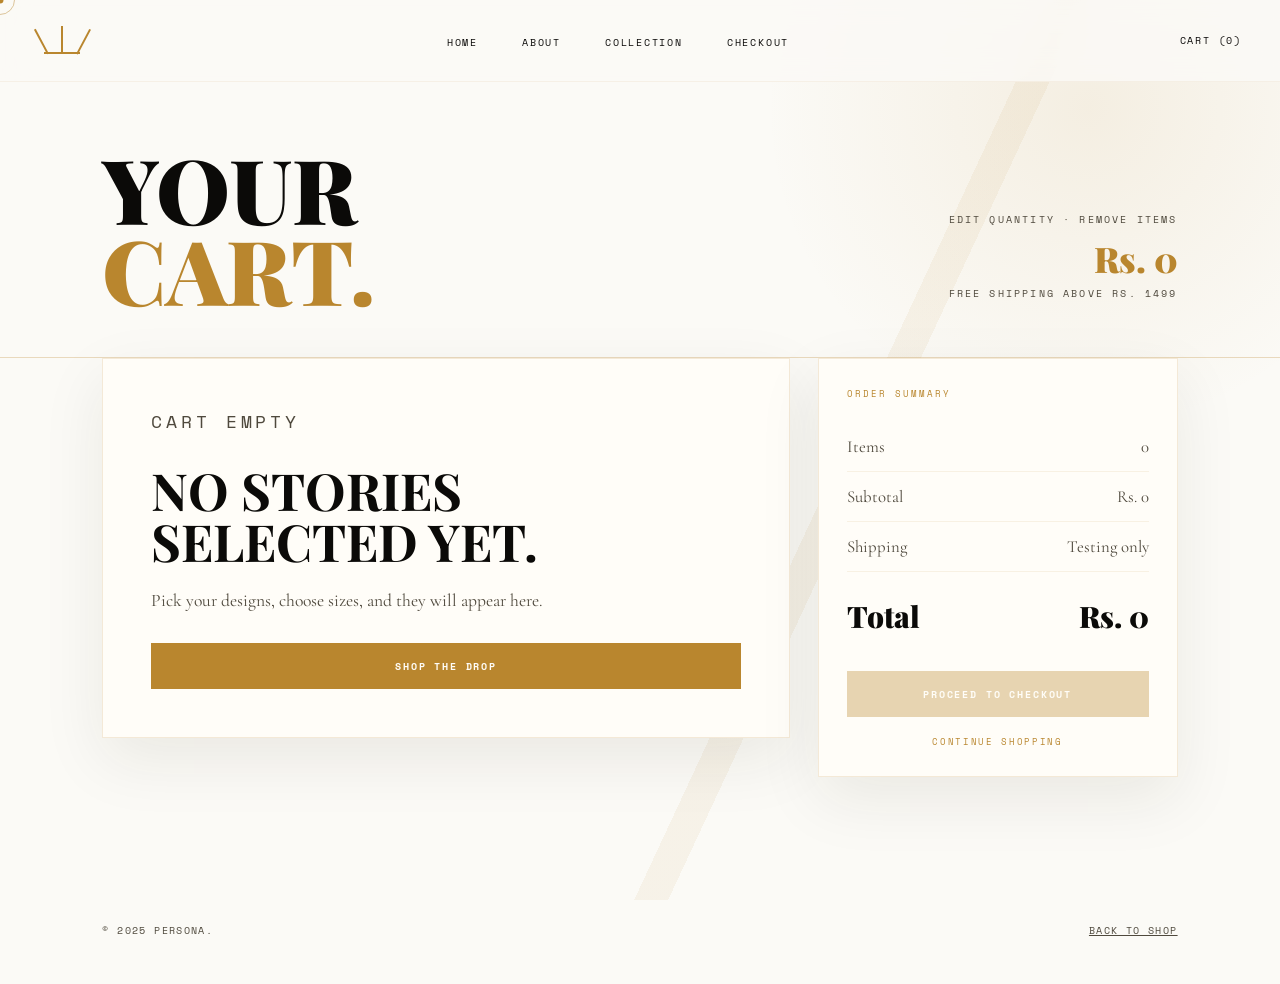
==== cart.html @ 4e4ee21f "Add files via upload" ====
<!DOCTYPE html>
<html lang="en">
<head>
  <meta charset="UTF-8" />
  <meta name="viewport" content="width=device-width, initial-scale=1.0" />
  <title>PERSONA - Cart</title>
  <link href="https://fonts.googleapis.com/css2?family=Playfair+Display:ital,wght@0,400;0,700;0,900;1,400&family=Cormorant+Garamond:wght@300;400;600&family=Space+Mono:wght@400;700&display=swap" rel="stylesheet" />
  <link rel="stylesheet" href="shop.css" />
</head>
<body>
  <div id="cursor-dot"></div>
  <div id="cursor-ring"></div>

  <nav class="lux-nav">
    <a class="crown-logo" href="index.html" aria-label="Persona home"><span></span><span></span><span></span></a>
    <ul class="nav-links">
      <li><a href="index.html">Home</a></li>
      <li><a href="index.html#about">About</a></li>
      <li><a href="shop.html">Collection</a></li>
      <li><a href="checkout.html">Checkout</a></li>
    </ul>
    <a class="cart-nav" href="cart.html">Cart (<span id="cartCount">0</span>)</a>
  </nav>

  <header class="page-header compact-header">
    <h1>Your <em>Cart.</em></h1>
    <div class="page-header-meta">
      <p>Edit quantity · Remove items</p>
      <span id="cartHeaderTotal">Rs. 0</span>
      <p style="margin-top:4px">Free shipping above Rs. 1499</p>
    </div>
  </header>

  <main class="cart-shell">
    <section class="cart-list" id="cartItems"></section>

    <aside class="cart-summary">
      <p class="summary-label">Order Summary</p>
      <div class="summary-row"><span>Items</span><span id="summaryItems">0</span></div>
      <div class="summary-row"><span>Subtotal</span><span id="summarySubtotal">₹0</span></div>
      <div class="summary-row"><span>Shipping</span><span id="summaryShipping">Testing only</span></div>
      <div class="summary-total"><span>Total</span><span id="summaryTotal">₹0</span></div>
      <a class="summary-btn" id="checkoutLink" href="checkout.html">Proceed to Checkout</a>
      <a class="summary-link" href="shop.html">Continue Shopping</a>
    </aside>
  </main>

  <div class="cart-toast" id="cartToast">Cart updated ✦</div>

  <footer class="shop-footer">
    <p>© 2025 Persona.</p>
    <p><a href="shop.html">Back to Shop</a></p>
  </footer>

  <script src="cart.js"></script>
</body>
</html>
---- shop.css ----
*, *::before, *::after { margin: 0; padding: 0; box-sizing: border-box; }

:root {
  --paper: #fbfaf6;
  --paper-deep: #f2eee5;
  --ink: #0b0a08;
  --ink-soft: #4f493d;
  --gold: #b9862e;
  --gold-dark: #8d641f;
  --gold-faint: rgba(185,134,46,.12);
  --gold-line: rgba(185,134,46,.28);
  --white: #fffdf8;
}

html { scroll-behavior: smooth; }

body {
  background: var(--paper);
  color: var(--ink);
  font-family: 'Cormorant Garamond', serif;
  overflow-x: hidden;
  cursor: none;
}

body::before {
  content: '';
  position: fixed;
  inset: 0;
  pointer-events: none;
  z-index: -1;
  background:
    radial-gradient(circle at 85% 12%, rgba(185,134,46,.1), transparent 24%),
    linear-gradient(115deg, transparent 0 62%, rgba(185,134,46,.07) 62% 64%, transparent 64%),
    var(--paper);
}

a { color: inherit; }

img { display: block; }

#cursor-dot, #cursor-ring {
  position: fixed;
  pointer-events: none;
  transform: translate(-50%, -50%);
}

#cursor-dot {
  width: 7px;
  height: 7px;
  background: var(--gold);
  border-radius: 50%;
  z-index: 9999;
  transition: width .2s, height .2s;
}

#cursor-ring {
  width: 30px;
  height: 30px;
  border: 1px solid var(--gold);
  border-radius: 50%;
  opacity: .45;
  z-index: 9998;
  transition: width .3s, height .3s, opacity .3s;
}

body.hovering #cursor-dot { width: 12px; height: 12px; }
body.hovering #cursor-ring { width: 48px; height: 48px; opacity: .2; }

.lux-nav, nav {
  position: fixed;
  top: 0;
  left: 0;
  right: 0;
  z-index: 500;
  min-height: 82px;
  padding: 22px 38px;
  display: flex;
  justify-content: space-between;
  align-items: center;
  background: rgba(251,250,246,.86);
  backdrop-filter: blur(14px);
  border-bottom: 1px solid rgba(185,134,46,.08);
}

.crown-logo {
  width: 48px;
  height: 34px;
  position: relative;
  display: inline-block;
}

.crown-logo::before {
  content: '';
  position: absolute;
  left: 6px;
  right: 6px;
  bottom: 4px;
  height: 1.5px;
  background: var(--gold);
}

.crown-logo span {
  position: absolute;
  bottom: 4px;
  width: 1.5px;
  height: 28px;
  background: var(--gold);
  transform-origin: bottom;
}

.crown-logo span:nth-child(1) { left: 9px; transform: rotate(-28deg); }
.crown-logo span:nth-child(2) { left: 23px; transform: rotate(0); }
.crown-logo span:nth-child(3) { right: 9px; transform: rotate(28deg); }

.nav-logo {
  font-family: 'Playfair Display', serif;
  font-size: 1.1rem;
  font-weight: 900;
  letter-spacing: .35em;
  text-transform: uppercase;
  color: var(--gold);
  text-decoration: none;
}

.nav-links {
  display: flex;
  gap: 44px;
  list-style: none;
  align-items: center;
}

.nav-links a, .cart-nav, .footer-nav a {
  font-family: 'Space Mono', monospace;
  font-size: .62rem;
  letter-spacing: .18em;
  text-transform: uppercase;
  color: var(--ink);
  text-decoration: none;
  transition: color .2s;
}

.nav-links a:hover, .cart-nav:hover, .footer-nav a:hover { color: var(--gold); }

.cart-nav {
  min-width: 92px;
  text-align: right;
}

.home-hero {
  min-height: 690px;
  display: grid;
  grid-template-columns: minmax(0, .92fr) minmax(420px, 1.08fr);
  align-items: center;
  padding: 118px 8vw 62px;
  position: relative;
  overflow: hidden;
  border-bottom: 1px solid rgba(185,134,46,.08);
}

.hero-copy {
  position: relative;
  z-index: 2;
}

.eyebrow {
  font-family: 'Space Mono', monospace;
  font-size: .72rem;
  letter-spacing: .22em;
  text-transform: uppercase;
  color: var(--gold);
  margin-bottom: 22px;
  display: flex;
  align-items: center;
  gap: 18px;
}

.eyebrow::after {
  content: '';
  width: 48px;
  height: 1px;
  background: var(--gold);
}

.home-hero h1 {
  font-family: 'Playfair Display', serif;
  text-transform: uppercase;
  font-size: clamp(4rem, 9vw, 8.8rem);
  line-height: .88;
  letter-spacing: -.035em;
  font-weight: 900;
}

.home-hero h1 em, .story-cta em, .page-header h1 em {
  color: var(--gold);
  font-style: normal;
  display: block;
}

.hero-subtitle {
  margin-top: 30px;
  font-family: 'Space Mono', monospace;
  text-transform: uppercase;
  letter-spacing: .24em;
  line-height: 1.9;
  max-width: 360px;
  font-size: .82rem;
}

.hero-actions {
  margin-top: 28px;
  display: flex;
  align-items: center;
  gap: 28px;
  flex-wrap: wrap;
}

.gold-btn, .summary-btn {
  display: inline-flex;
  justify-content: center;
  align-items: center;
  min-height: 46px;
  padding: 14px 34px;
  border: 1px solid var(--gold);
  background: var(--gold);
  color: var(--white);
  font-family: 'Space Mono', monospace;
  font-size: .64rem;
  letter-spacing: .18em;
  text-transform: uppercase;
  text-decoration: none;
  font-weight: 700;
  cursor: none;
  transition: background .22s, color .22s, transform .22s;
}

.gold-btn:hover, .summary-btn:hover {
  background: transparent;
  color: var(--gold);
  transform: translateY(-2px);
}

.arrow-link {
  font-family: 'Space Mono', monospace;
  font-size: .66rem;
  letter-spacing: .18em;
  text-transform: uppercase;
  color: var(--gold);
  text-decoration: none;
}

.arrow-link::after {
  content: ' ->';
}

.hero-art {
  min-height: 560px;
  position: relative;
}

.statue-face {
  position: absolute;
  right: -4vw;
  top: 34px;
  width: min(52vw, 620px);
  height: 520px;
  border-radius: 48% 52% 42% 58%;
  background:
    radial-gradient(circle at 54% 24%, rgba(0,0,0,.12) 0 1.5%, transparent 1.8%),
    radial-gradient(circle at 58% 55%, rgba(0,0,0,.08), transparent 16%),
    linear-gradient(115deg, #fffdf8 0%, #ece6d8 100%);
  box-shadow: inset 30px 20px 80px rgba(185,134,46,.1), -40px 20px 90px rgba(185,134,46,.08);
  opacity: .92;
}

.eye {
  position: absolute;
  right: 190px;
  top: 128px;
  width: 150px;
  height: 62px;
  border-top: 8px solid rgba(0,0,0,.12);
  border-radius: 80% 80% 0 0;
}

.eye::after {
  content: '';
  position: absolute;
  left: 48px;
  top: 18px;
  width: 42px;
  height: 20px;
  border: 5px solid rgba(0,0,0,.13);
  border-radius: 50%;
}

.nose {
  position: absolute;
  right: 116px;
  top: 164px;
  width: 118px;
  height: 170px;
  border-right: 8px solid rgba(0,0,0,.11);
  border-bottom: 7px solid rgba(0,0,0,.08);
  border-radius: 0 0 60% 30%;
  transform: rotate(-9deg);
}

.mouth {
  position: absolute;
  right: 150px;
  bottom: 132px;
  width: 150px;
  height: 38px;
  border-bottom: 7px solid rgba(0,0,0,.11);
  border-radius: 0 0 60% 60%;
}

.gold-splash, .paint-splash {
  position: absolute;
  width: 520px;
  height: 200px;
  background:
    radial-gradient(circle at 28% 48%, rgba(185,134,46,.75) 0 2px, transparent 3px),
    radial-gradient(circle at 40% 42%, rgba(185,134,46,.55) 0 4px, transparent 5px),
    radial-gradient(circle at 63% 55%, rgba(185,134,46,.65) 0 3px, transparent 5px),
    linear-gradient(110deg, transparent 0 8%, rgba(185,134,46,.78) 9%, rgba(185,134,46,.12) 52%, transparent 76%);
  filter: blur(.2px);
  transform: rotate(-18deg);
  opacity: .85;
}

.gold-splash {
  right: -110px;
  bottom: 38px;
}

.paint-splash {
  left: -190px;
  top: -16px;
}

.home-section {
  max-width: 1440px;
  margin: 0 auto;
  padding: 76px 8vw;
  display: grid;
  gap: 44px;
  border-bottom: 1px solid rgba(185,134,46,.08);
}

.collection-preview {
  grid-template-columns: 240px minmax(0, 1fr);
  align-items: start;
}

.section-number {
  font-family: 'Space Mono', monospace;
  font-size: .72rem;
  color: var(--gold);
  margin-bottom: 18px;
}

.section-intro h2 {
  font-family: 'Playfair Display', serif;
  text-transform: uppercase;
  font-size: clamp(1.8rem, 3vw, 3rem);
  line-height: 1.05;
  margin-bottom: 20px;
}

.section-intro h2::after {
  content: '';
  display: block;
  width: 48px;
  height: 1px;
  background: var(--gold);
  margin-top: 18px;
}

.section-intro p {
  color: var(--ink-soft);
  line-height: 1.7;
  font-size: 1.05rem;
  margin-bottom: 28px;
}

.preview-grid {
  display: grid;
  grid-template-columns: repeat(4, minmax(0, 1fr));
  gap: 18px;
}

.mini-product, .product-card {
  background: var(--white);
  border: 1px solid rgba(0,0,0,.04);
  box-shadow: 0 18px 50px rgba(43,34,18,.08);
  text-decoration: none;
}

.mini-product {
  padding: 16px;
}

.mini-product img {
  width: 100%;
  aspect-ratio: 1;
  object-fit: cover;
  background: var(--paper-deep);
  margin-bottom: 18px;
}

.mini-product h3, .product-name {
  font-family: 'Space Mono', monospace;
  text-transform: uppercase;
  letter-spacing: .08em;
  font-size: .72rem;
  color: var(--ink);
  margin-bottom: 8px;
}

.mini-product p, .product-price {
  font-family: 'Space Mono', monospace;
  color: var(--ink);
  font-size: .72rem;
}

.build-section {
  position: relative;
  grid-template-columns: 280px 1fr;
  overflow: hidden;
}

.feature-row {
  display: grid;
  grid-template-columns: repeat(4, 1fr);
  background: rgba(255,255,255,.58);
  border: 1px solid rgba(185,134,46,.12);
}

.feature {
  text-align: center;
  padding: 34px 24px;
  border-right: 1px solid rgba(185,134,46,.13);
}

.feature:last-child { border-right: 0; }

.feature span {
  font-family: 'Playfair Display', serif;
  font-size: 2.4rem;
  color: rgba(185,134,46,.34);
}

.feature h3 {
  margin: 14px 0 8px;
  font-family: 'Space Mono', monospace;
  font-size: .72rem;
  letter-spacing: .12em;
  text-transform: uppercase;
}

.feature p {
  color: var(--ink-soft);
  font-family: 'Space Mono', monospace;
  font-size: .62rem;
  letter-spacing: .1em;
  text-transform: uppercase;
}

.lookbook-section {
  grid-template-columns: 240px minmax(0, 1fr);
}

.lookbook-strip {
  display: grid;
  grid-template-columns: repeat(5, minmax(0, 1fr));
  gap: 6px;
}

.lookbook-strip img {
  width: 100%;
  aspect-ratio: 3 / 4;
  object-fit: cover;
  background: var(--paper-deep);
}

.story-section {
  grid-template-columns: 260px 1fr;
  align-items: center;
  min-height: 360px;
  position: relative;
  overflow: hidden;
}

.story-section::after {
  content: '';
  position: absolute;
  right: 4vw;
  top: 40%;
  width: 55vw;
  height: 140px;
  background: radial-gradient(ellipse, rgba(185,134,46,.16), transparent 68%);
  transform: rotate(-8deg);
}

.story-cta {
  position: relative;
  z-index: 2;
  text-align: center;
}

.story-cta h2 {
  font-family: 'Playfair Display', serif;
  text-transform: uppercase;
  font-size: clamp(2.4rem, 5vw, 4.8rem);
  line-height: .95;
  margin-bottom: 26px;
}

.lux-footer, .shop-footer {
  max-width: 1440px;
  margin: 0 auto;
  padding: 46px 8vw;
  display: flex;
  justify-content: space-between;
  gap: 28px;
  align-items: center;
}

.footer-nav {
  display: flex;
  gap: 34px;
  flex-wrap: wrap;
}

.lux-footer p, .shop-footer p {
  font-family: 'Space Mono', monospace;
  font-size: .62rem;
  letter-spacing: .14em;
  text-transform: uppercase;
  color: var(--ink-soft);
}

.page-header {
  padding: 148px 8vw 58px;
  display: flex;
  justify-content: space-between;
  align-items: flex-end;
  gap: 30px;
  max-width: 1440px;
  margin: 0 auto;
  border-bottom: 1px solid var(--gold-line);
}

.page-header h1 {
  font-family: 'Playfair Display', serif;
  text-transform: uppercase;
  font-size: clamp(3rem, 7vw, 6.8rem);
  font-weight: 900;
  line-height: .9;
}

.page-header-meta {
  text-align: right;
}

.page-header-meta p {
  font-family: 'Space Mono', monospace;
  font-size: .62rem;
  letter-spacing: .22em;
  text-transform: uppercase;
  color: var(--ink-soft);
  margin-bottom: 8px;
}

.page-header-meta span {
  font-family: 'Playfair Display', serif;
  font-size: 2.2rem;
  color: var(--gold);
  font-weight: 900;
}

.filter-bar {
  max-width: 1440px;
  margin: 0 auto;
  padding: 32px 8vw;
  display: flex;
  gap: 12px;
  flex-wrap: wrap;
  align-items: center;
}

.filter-label, .modal-label, .summary-label {
  font-family: 'Space Mono', monospace;
  font-size: .58rem;
  letter-spacing: .22em;
  text-transform: uppercase;
  color: var(--gold);
}

.filter-btn {
  font-family: 'Space Mono', monospace;
  font-size: .58rem;
  letter-spacing: .14em;
  text-transform: uppercase;
  padding: 8px 20px;
  border: 1px solid var(--gold-line);
  background: transparent;
  color: var(--ink-soft);
  cursor: none;
  transition: all .2s;
}

.filter-btn:hover, .filter-btn.active {
  background: var(--gold);
  color: var(--white);
}

.shop-grid {
  max-width: 1440px;
  margin: 0 auto;
  padding: 0 8vw 90px;
  display: grid;
  grid-template-columns: repeat(4, minmax(0, 1fr));
  gap: 18px;
}

.product-card {
  position: relative;
  overflow: hidden;
  transition: transform .25s, box-shadow .25s;
}

.product-card:hover {
  transform: translateY(-4px);
  box-shadow: 0 26px 60px rgba(43,34,18,.14);
}

.product-card-open {
  display: block;
  width: 100%;
  border: 0;
  padding: 0;
  background: transparent;
  color: inherit;
  cursor: none;
  text-align: inherit;
}

.product-card-img {
  position: relative;
  aspect-ratio: 1;
  overflow: hidden;
  background: var(--paper-deep);
}

.product-card-img img {
  width: 100%;
  height: 100%;
  object-fit: cover;
  transition: transform .45s ease;
}

.product-card:hover .product-card-img img { transform: scale(1.04); }

.product-open-hint {
  position: absolute;
  right: 14px;
  bottom: 14px;
  width: 36px;
  height: 36px;
  border-radius: 50%;
  display: grid;
  place-items: center;
  background: var(--white);
  color: var(--gold);
  font-size: 0;
  box-shadow: 0 8px 24px rgba(43,34,18,.12);
}

.product-open-hint::after {
  content: '->';
  font-family: 'Space Mono', monospace;
  font-size: .8rem;
}

.product-info {
  padding: 18px;
}

.product-universe {
  font-family: 'Space Mono', monospace;
  font-size: .52rem;
  letter-spacing: .18em;
  text-transform: uppercase;
  color: var(--gold);
  margin-bottom: 8px;
}

.size-row, .modal-sizes {
  display: flex;
  gap: 6px;
  flex-wrap: wrap;
}

.size-row { margin-top: 14px; }
.modal-sizes { gap: 8px; margin: 12px 0 20px; }

.size-btn, .modal-size-btn {
  font-family: 'Space Mono', monospace;
  font-size: .54rem;
  letter-spacing: .08em;
  min-width: 34px;
  padding: 7px 9px;
  border: 1px solid var(--gold-line);
  background: transparent;
  color: var(--ink-soft);
  cursor: none;
}

.size-btn:hover, .modal-size-btn:hover, .size-btn.selected, .modal-size-btn.selected {
  background: var(--gold);
  color: var(--white);
}

.add-btn, .modal-add-btn {
  margin-top: 14px;
  width: 100%;
  background: transparent;
  border: 1px solid var(--gold);
  color: var(--gold);
  font-family: 'Space Mono', monospace;
  font-size: .58rem;
  letter-spacing: .17em;
  text-transform: uppercase;
  padding: 12px;
  cursor: none;
}

.add-btn:hover, .modal-add-btn:hover {
  background: var(--gold);
  color: var(--white);
}

.modal-overlay {
  position: fixed;
  inset: 0;
  background: rgba(251,250,246,.78);
  z-index: 1000;
  display: flex;
  align-items: center;
  justify-content: center;
  opacity: 0;
  pointer-events: none;
  transition: opacity .3s;
  backdrop-filter: blur(10px);
}

.modal-overlay.open {
  opacity: 1;
  pointer-events: all;
}

.modal {
  background: var(--white);
  border: 1px solid var(--gold-line);
  width: 900px;
  max-width: 95vw;
  max-height: 90vh;
  display: grid;
  grid-template-columns: 1fr 1fr;
  overflow: hidden;
  box-shadow: 0 34px 90px rgba(43,34,18,.18);
}

.modal-visual {
  background: var(--paper-deep);
  position: relative;
  display: flex;
  align-items: center;
  justify-content: center;
  overflow: hidden;
  min-height: 500px;
  padding: 48px;
}

.modal-visual-bg {
  position: absolute;
  inset: 0;
  background: radial-gradient(ellipse at 50% 40%, rgba(185,134,46,.12), transparent 70%);
}

.modal-design-image {
  position: relative;
  z-index: 2;
  width: min(84%, 360px);
  max-height: 420px;
  object-fit: contain;
}

.modal-info {
  padding: 48px 40px;
  overflow-y: auto;
}

.modal-close {
  position: fixed;
  top: 24px;
  right: 28px;
  background: var(--white);
  border: 1px solid var(--gold-line);
  color: var(--gold);
  width: 38px;
  height: 38px;
  cursor: none;
  z-index: 1100;
  font-family: 'Space Mono', monospace;
}

.modal-universe {
  font-family: 'Space Mono', monospace;
  font-size: .58rem;
  letter-spacing: .2em;
  text-transform: uppercase;
  color: var(--gold);
  margin-bottom: 12px;
}

.modal-title {
  font-family: 'Playfair Display', serif;
  text-transform: uppercase;
  font-size: 2.35rem;
  line-height: 1;
  margin-bottom: 10px;
}

.modal-price {
  font-family: 'Playfair Display', serif;
  font-size: 2rem;
  color: var(--gold);
  margin-bottom: 24px;
}

.modal-desc {
  color: var(--ink-soft);
  line-height: 1.8;
  font-size: 1.05rem;
  margin-bottom: 24px;
}

.modal-tags {
  display: flex;
  gap: 8px;
  flex-wrap: wrap;
  margin-top: 20px;
}

.modal-tag {
  font-family: 'Space Mono', monospace;
  font-size: .48rem;
  letter-spacing: .12em;
  text-transform: uppercase;
  padding: 5px 10px;
  border: 1px solid var(--gold-line);
  color: var(--gold);
}

.cart-toast {
  position: fixed;
  bottom: 36px;
  right: 36px;
  background: var(--gold);
  color: var(--white);
  font-family: 'Space Mono', monospace;
  font-size: .65rem;
  letter-spacing: .16em;
  text-transform: uppercase;
  font-weight: 700;
  padding: 16px 26px;
  z-index: 2000;
  transform: translateY(80px);
  opacity: 0;
  transition: transform .35s, opacity .35s;
}

.cart-toast.show {
  transform: translateY(0);
  opacity: 1;
}

.compact-header { padding-bottom: 48px; }

.cart-shell, .checkout-shell {
  max-width: 1440px;
  margin: 0 auto;
  padding: 0 8vw 100px;
  display: grid;
  gap: 28px;
  align-items: start;
}

.cart-shell { grid-template-columns: minmax(0, 1fr) 360px; }
.checkout-shell { grid-template-columns: minmax(0, 1fr) 420px; }

.cart-list, .checkout-form, .checkout-summary, .cart-summary {
  border: 1px solid rgba(185,134,46,.16);
  background: var(--white);
  box-shadow: 0 22px 60px rgba(43,34,18,.08);
}

.cart-list { min-height: 320px; }

.cart-summary, .checkout-summary {
  position: sticky;
  top: 104px;
  padding: 28px;
}

.summary-label { display: block; margin-bottom: 22px; }

.summary-row, .summary-total {
  display: flex;
  justify-content: space-between;
  gap: 20px;
  padding: 14px 0;
  border-bottom: 1px solid rgba(185,134,46,.1);
  color: var(--ink-soft);
  font-size: 1.05rem;
}

.summary-total {
  color: var(--ink);
  font-family: 'Playfair Display', serif;
  font-size: 1.85rem;
  font-weight: 900;
  border-bottom: 0;
  margin: 10px 0 22px;
}

.summary-btn {
  width: 100%;
  text-align: center;
}

.summary-link {
  display: block;
  margin-top: 18px;
  text-align: center;
  font-family: 'Space Mono', monospace;
  font-size: .58rem;
  letter-spacing: .18em;
  text-transform: uppercase;
  color: var(--gold);
  text-decoration: none;
}

.disabled-link {
  opacity: .35;
  pointer-events: none;
}

.empty-cart {
  padding: 48px;
}

.empty-cart h2 {
  font-family: 'Playfair Display', serif;
  text-transform: uppercase;
  font-size: clamp(2rem, 4vw, 3.8rem);
  line-height: 1;
  margin-bottom: 18px;
}

.empty-cart p {
  color: var(--ink-soft);
  font-size: 1.1rem;
  line-height: 1.7;
  margin-bottom: 28px;
}

.cart-item {
  display: grid;
  grid-template-columns: 116px minmax(0, 1fr) auto 110px auto;
  gap: 22px;
  align-items: center;
  padding: 22px;
  border-bottom: 1px solid rgba(185,134,46,.1);
}

.cart-item:last-child { border-bottom: 0; }

.cart-item img, .checkout-item img {
  width: 100%;
  aspect-ratio: 1;
  object-fit: cover;
  background: var(--paper-deep);
}

.cart-item-info h3, .checkout-item h3 {
  font-family: 'Playfair Display', serif;
  text-transform: uppercase;
  font-size: 1.35rem;
  margin-bottom: 6px;
}

.cart-item-info p, .checkout-item p {
  color: var(--ink-soft);
  line-height: 1.6;
}

.cart-item-info strong {
  color: var(--gold);
  font-family: 'Space Mono', monospace;
  font-size: .72rem;
}

.qty-control {
  display: flex;
  align-items: center;
  border: 1px solid var(--gold-line);
}

.qty-btn, .qty-input {
  width: 38px;
  height: 38px;
  border: 0;
  background: transparent;
  color: var(--gold);
  text-align: center;
  font-family: 'Space Mono', monospace;
  cursor: none;
}

.qty-input {
  width: 46px;
  border-left: 1px solid rgba(185,134,46,.14);
  border-right: 1px solid rgba(185,134,46,.14);
  color: var(--ink);
}

.line-total {
  font-family: 'Space Mono', monospace;
  color: var(--gold);
  font-size: .78rem;
}

.remove-btn {
  background: transparent;
  border: 1px solid var(--gold-line);
  color: var(--ink-soft);
  padding: 10px 14px;
  font-family: 'Space Mono', monospace;
  font-size: .52rem;
  letter-spacing: .15em;
  text-transform: uppercase;
  cursor: none;
}

.remove-btn:hover {
  border-color: var(--gold);
  color: var(--gold);
}

.checkout-form {
  padding: 34px;
}

.form-grid {
  display: grid;
  grid-template-columns: repeat(2, minmax(0, 1fr));
  gap: 18px;
}

.form-grid label {
  display: flex;
  flex-direction: column;
  gap: 8px;
  font-family: 'Space Mono', monospace;
  font-size: .55rem;
  letter-spacing: .16em;
  text-transform: uppercase;
  color: var(--gold);
}

.span-2 { grid-column: span 2; }

.form-grid input, .form-grid textarea {
  width: 100%;
  border: 1px solid var(--gold-line);
  background: var(--paper);
  color: var(--ink);
  padding: 13px 14px;
  font-family: 'Cormorant Garamond', serif;
  font-size: 1.08rem;
  outline: none;
  cursor: none;
}

.form-grid input:focus, .form-grid textarea:focus {
  border-color: var(--gold);
  background: var(--white);
}

.checkout-submit { margin-top: 24px; }

.checkout-status {
  margin-top: 18px;
  color: var(--ink-soft);
  font-size: 1.05rem;
  line-height: 1.6;
}

.checkout-item {
  display: grid;
  grid-template-columns: 76px 1fr;
  gap: 16px;
  align-items: center;
  padding: 16px 0;
  border-bottom: 1px solid rgba(185,134,46,.1);
}

.checkout-item:first-of-type { padding-top: 0; }

.checkout-empty {
  color: var(--ink-soft);
  line-height: 1.7;
  margin-bottom: 20px;
}

button:disabled {
  opacity: .45;
  cursor: not-allowed;
}

@media (max-width: 1040px) {
  .nav-links { gap: 18px; }
  .home-hero, .collection-preview, .build-section, .lookbook-section, .story-section {
    grid-template-columns: 1fr;
  }
  .hero-art { min-height: 420px; }
  .statue-face { width: 560px; max-width: 100%; right: 0; }
  .preview-grid, .shop-grid { grid-template-columns: repeat(2, minmax(0, 1fr)); }
  .feature-row { grid-template-columns: repeat(2, 1fr); }
  .lookbook-strip { grid-template-columns: repeat(3, 1fr); }
  .cart-shell, .checkout-shell {
    grid-template-columns: 1fr;
  }
  .cart-summary, .checkout-summary { position: static; }
}

@media (max-width: 720px) {
  body { cursor: auto; }
  #cursor-dot, #cursor-ring { display: none; }
  .lux-nav, nav {
    padding: 18px 22px;
    min-height: auto;
  }
  .nav-links { display: none; }
  .cart-nav { min-width: auto; }
  .home-hero, .home-section, .page-header, .filter-bar, .shop-grid, .cart-shell, .checkout-shell, .lux-footer, .shop-footer {
    padding-left: 24px;
    padding-right: 24px;
  }
  .home-hero { min-height: auto; padding-top: 120px; }
  .hero-art { min-height: 320px; }
  .statue-face { height: 320px; }
  .preview-grid, .shop-grid, .feature-row, .lookbook-strip {
    grid-template-columns: 1fr;
  }
  .page-header {
    flex-direction: column;
    align-items: flex-start;
  }
  .page-header-meta { text-align: left; }
  .modal { grid-template-columns: 1fr; }
  .modal-visual { min-height: 300px; padding: 28px; }
  .modal-info { padding: 30px 24px; }
  .cart-item {
    grid-template-columns: 86px 1fr;
    gap: 14px;
  }
  .qty-control, .line-total, .remove-btn {
    grid-column: 2;
    justify-self: start;
  }
  .form-grid {
    grid-template-columns: 1fr;
  }
  .span-2 { grid-column: span 1; }
  .lux-footer, .shop-footer {
    flex-direction: column;
    text-align: center;
  }
}
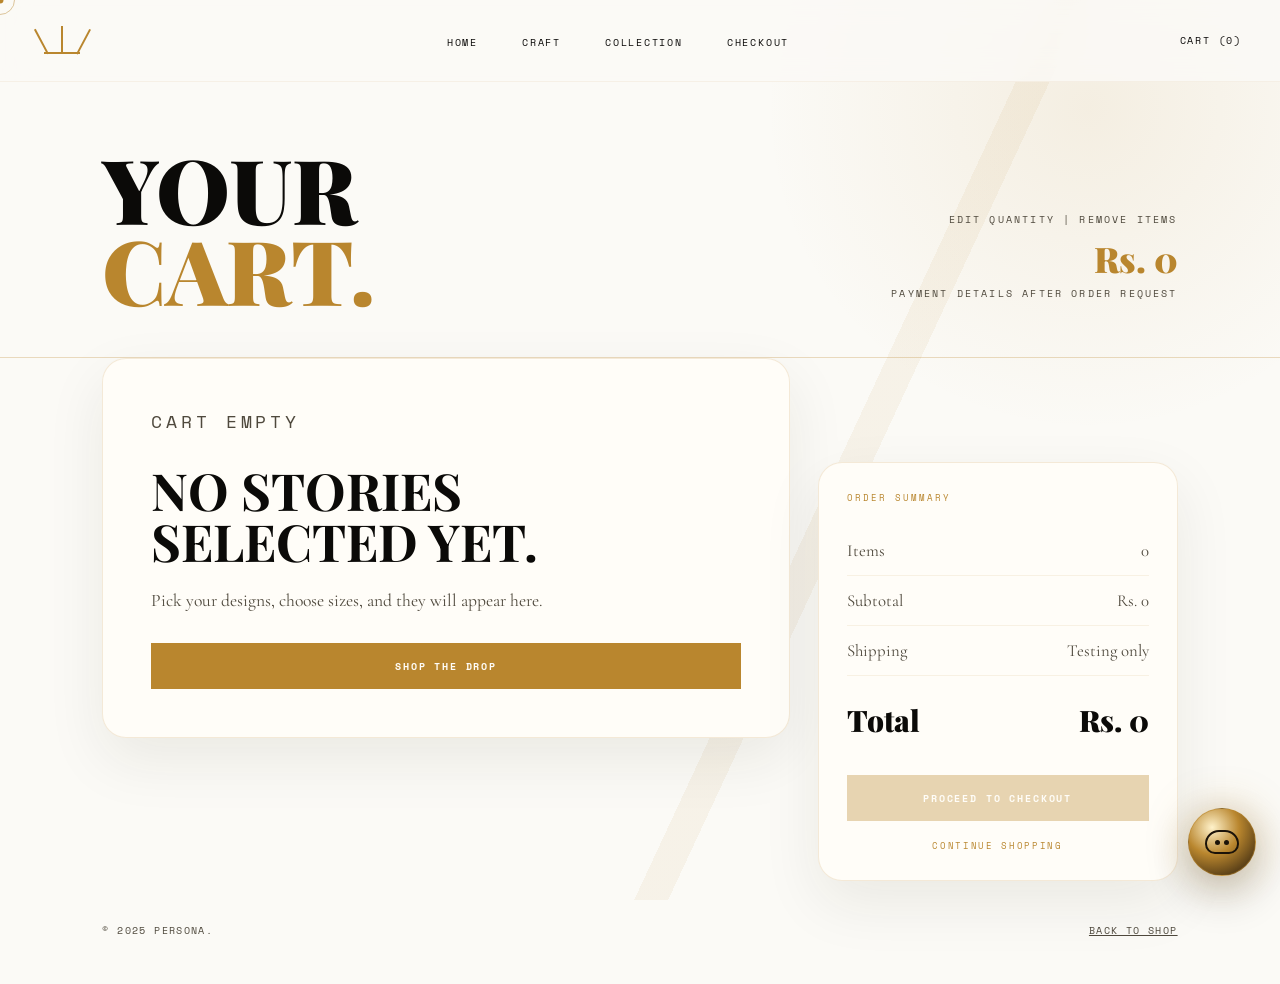
==== commit 084f9ef9: "Add files via upload" ====
--- a/cart.html
+++ b/cart.html
@@ -6,6 +6,8 @@
   <title>PERSONA - Cart</title>
   <link href="https://fonts.googleapis.com/css2?family=Playfair+Display:ital,wght@0,400;0,700;0,900;1,400&family=Cormorant+Garamond:wght@300;400;600&family=Space+Mono:wght@400;700&display=swap" rel="stylesheet" />
   <link rel="stylesheet" href="shop.css" />
+  <link rel="stylesheet" href="persona-upgrade.css" />
+  <link rel="stylesheet" href="persona-bot.css" />
 </head>
 <body>
   <div id="cursor-dot"></div>
@@ -15,7 +17,7 @@
     <a class="crown-logo" href="index.html" aria-label="Persona home"><span></span><span></span><span></span></a>
     <ul class="nav-links">
       <li><a href="index.html">Home</a></li>
-      <li><a href="index.html#about">About</a></li>
+      <li><a href="index.html#craft">Craft</a></li>
       <li><a href="shop.html">Collection</a></li>
       <li><a href="checkout.html">Checkout</a></li>
     </ul>
@@ -25,33 +27,35 @@
   <header class="page-header compact-header">
     <h1>Your <em>Cart.</em></h1>
     <div class="page-header-meta">
-      <p>Edit quantity · Remove items</p>
+      <p>Edit quantity | Remove items</p>
       <span id="cartHeaderTotal">Rs. 0</span>
-      <p style="margin-top:4px">Free shipping above Rs. 1499</p>
+      <p style="margin-top:4px">Payment details after order request</p>
     </div>
   </header>
 
   <main class="cart-shell">
-    <section class="cart-list" id="cartItems"></section>
+    <section class="cart-list glow-card" id="cartItems"></section>
 
-    <aside class="cart-summary">
+    <aside class="cart-summary glow-card">
       <p class="summary-label">Order Summary</p>
       <div class="summary-row"><span>Items</span><span id="summaryItems">0</span></div>
-      <div class="summary-row"><span>Subtotal</span><span id="summarySubtotal">₹0</span></div>
+      <div class="summary-row"><span>Subtotal</span><span id="summarySubtotal">Rs. 0</span></div>
       <div class="summary-row"><span>Shipping</span><span id="summaryShipping">Testing only</span></div>
-      <div class="summary-total"><span>Total</span><span id="summaryTotal">₹0</span></div>
+      <div class="summary-total"><span>Total</span><span id="summaryTotal">Rs. 0</span></div>
       <a class="summary-btn" id="checkoutLink" href="checkout.html">Proceed to Checkout</a>
       <a class="summary-link" href="shop.html">Continue Shopping</a>
     </aside>
   </main>
 
-  <div class="cart-toast" id="cartToast">Cart updated ✦</div>
+  <div class="cart-toast" id="cartToast">Cart updated</div>
 
   <footer class="shop-footer">
-    <p>© 2025 Persona.</p>
+    <p>&copy; 2025 Persona.</p>
     <p><a href="shop.html">Back to Shop</a></p>
   </footer>
 
   <script src="cart.js"></script>
+  <script src="site-effects.js"></script>
+  <script src="persona-bot.js"></script>
 </body>
 </html>
--- a/shop.css
+++ b/shop.css
@@ -255,67 +255,34 @@
 .hero-art {
   min-height: 560px;
   position: relative;
-}
-
-.statue-face {
+  align-self: stretch;
+}
+
+.hero-statue-img {
   position: absolute;
-  right: -4vw;
-  top: 34px;
-  width: min(52vw, 620px);
-  height: 520px;
-  border-radius: 48% 52% 42% 58%;
-  background:
-    radial-gradient(circle at 54% 24%, rgba(0,0,0,.12) 0 1.5%, transparent 1.8%),
-    radial-gradient(circle at 58% 55%, rgba(0,0,0,.08), transparent 16%),
-    linear-gradient(115deg, #fffdf8 0%, #ece6d8 100%);
-  box-shadow: inset 30px 20px 80px rgba(185,134,46,.1), -40px 20px 90px rgba(185,134,46,.08);
-  opacity: .92;
-}
-
-.eye {
-  position: absolute;
-  right: 190px;
-  top: 128px;
-  width: 150px;
-  height: 62px;
-  border-top: 8px solid rgba(0,0,0,.12);
-  border-radius: 80% 80% 0 0;
-}
-
-.eye::after {
+  inset: 0 -8vw 0 -8vw;
+  width: calc(100% + 16vw);
+  height: 100%;
+  object-fit: cover;
+  object-position: center right;
+  opacity: .94;
+  mix-blend-mode: multiply;
+  filter: saturate(.96) contrast(1.02);
+  mask-image: linear-gradient(to right, transparent 0%, rgba(0,0,0,.12) 13%, #000 38%);
+  -webkit-mask-image: linear-gradient(to right, transparent 0%, rgba(0,0,0,.12) 13%, #000 38%);
+}
+
+.hero-art::after {
   content: '';
   position: absolute;
-  left: 48px;
-  top: 18px;
-  width: 42px;
-  height: 20px;
-  border: 5px solid rgba(0,0,0,.13);
-  border-radius: 50%;
-}
-
-.nose {
-  position: absolute;
-  right: 116px;
-  top: 164px;
-  width: 118px;
-  height: 170px;
-  border-right: 8px solid rgba(0,0,0,.11);
-  border-bottom: 7px solid rgba(0,0,0,.08);
-  border-radius: 0 0 60% 30%;
-  transform: rotate(-9deg);
-}
-
-.mouth {
-  position: absolute;
-  right: 150px;
-  bottom: 132px;
-  width: 150px;
-  height: 38px;
-  border-bottom: 7px solid rgba(0,0,0,.11);
-  border-radius: 0 0 60% 60%;
-}
-
-.gold-splash, .paint-splash {
+  inset: 0;
+  background:
+    linear-gradient(to right, var(--paper) 0%, rgba(251,250,246,.86) 20%, rgba(251,250,246,.08) 55%, transparent 100%),
+    radial-gradient(circle at 88% 78%, rgba(185,134,46,.16), transparent 24%);
+  pointer-events: none;
+}
+
+.paint-splash {
   position: absolute;
   width: 520px;
   height: 200px;
@@ -329,11 +296,6 @@
   opacity: .85;
 }
 
-.gold-splash {
-  right: -110px;
-  bottom: 38px;
-}
-
 .paint-splash {
   left: -190px;
   top: -16px;
@@ -890,7 +852,7 @@
 
 .compact-header { padding-bottom: 48px; }
 
-.cart-shell, .checkout-shell {
+.cart-shell, .checkout-shell, .payment-shell {
   max-width: 1440px;
   margin: 0 auto;
   padding: 0 8vw 100px;
@@ -901,8 +863,9 @@
 
 .cart-shell { grid-template-columns: minmax(0, 1fr) 360px; }
 .checkout-shell { grid-template-columns: minmax(0, 1fr) 420px; }
-
-.cart-list, .checkout-form, .checkout-summary, .cart-summary {
+.payment-shell { grid-template-columns: minmax(0, 1fr) 420px; }
+
+.cart-list, .checkout-form, .checkout-summary, .cart-summary, .payment-panel {
   border: 1px solid rgba(185,134,46,.16);
   background: var(--white);
   box-shadow: 0 22px 60px rgba(43,34,18,.08);
@@ -1063,6 +1026,37 @@
 
 .checkout-form {
   padding: 34px;
+}
+
+.payment-panel {
+  padding: 40px;
+}
+
+.payment-panel h2 {
+  font-family: 'Playfair Display', serif;
+  text-transform: uppercase;
+  font-size: clamp(2rem, 4vw, 4rem);
+  line-height: .95;
+  margin-bottom: 20px;
+}
+
+.payment-warning {
+  max-width: 620px;
+  color: var(--ink-soft);
+  font-size: 1.15rem;
+  line-height: 1.8;
+  margin-bottom: 28px;
+}
+
+.payment-actions {
+  display: flex;
+  align-items: center;
+  gap: 14px;
+  flex-wrap: wrap;
+}
+
+.payment-actions .summary-btn {
+  width: auto;
 }
 
 .form-grid {
@@ -1138,11 +1132,14 @@
     grid-template-columns: 1fr;
   }
   .hero-art { min-height: 420px; }
-  .statue-face { width: 560px; max-width: 100%; right: 0; }
+  .hero-statue-img {
+    inset: 0 -16vw 0 -12vw;
+    width: calc(100% + 28vw);
+  }
   .preview-grid, .shop-grid { grid-template-columns: repeat(2, minmax(0, 1fr)); }
   .feature-row { grid-template-columns: repeat(2, 1fr); }
   .lookbook-strip { grid-template-columns: repeat(3, 1fr); }
-  .cart-shell, .checkout-shell {
+  .cart-shell, .checkout-shell, .payment-shell {
     grid-template-columns: 1fr;
   }
   .cart-summary, .checkout-summary { position: static; }
@@ -1157,13 +1154,18 @@
   }
   .nav-links { display: none; }
   .cart-nav { min-width: auto; }
-  .home-hero, .home-section, .page-header, .filter-bar, .shop-grid, .cart-shell, .checkout-shell, .lux-footer, .shop-footer {
+  .home-hero, .home-section, .page-header, .filter-bar, .shop-grid, .cart-shell, .checkout-shell, .payment-shell, .lux-footer, .shop-footer {
     padding-left: 24px;
     padding-right: 24px;
   }
   .home-hero { min-height: auto; padding-top: 120px; }
   .hero-art { min-height: 320px; }
-  .statue-face { height: 320px; }
+  .hero-statue-img {
+    inset: 0 -60vw 0 -20vw;
+    width: calc(100% + 80vw);
+    object-position: center right;
+    opacity: .72;
+  }
   .preview-grid, .shop-grid, .feature-row, .lookbook-strip {
     grid-template-columns: 1fr;
   }
--- a/persona-upgrade.css
+++ b/persona-upgrade.css
@@ -0,0 +1,682 @@
+.skip-link {
+  position: fixed;
+  top: 12px;
+  left: 12px;
+  z-index: 99999;
+  transform: translateY(-160%);
+  background: var(--ink);
+  color: var(--white);
+  padding: 10px 14px;
+  font-family: 'Space Mono', monospace;
+  font-size: .72rem;
+  text-decoration: none;
+}
+
+.skip-link:focus {
+  transform: translateY(0);
+}
+
+.luxury-upgrade {
+  background:
+    radial-gradient(circle at 12% 8%, rgba(185,134,46,.2), transparent 26%),
+    linear-gradient(180deg, #0b0a08 0 720px, var(--paper) 720px);
+}
+
+.premium-nav {
+  background: rgba(12,10,7,.66);
+  border-bottom: 1px solid rgba(255,255,255,.08);
+  color: var(--white);
+}
+
+.premium-nav .nav-links a,
+.premium-nav .cart-nav {
+  color: rgba(255,253,248,.82);
+}
+
+.premium-nav .nav-links a:hover,
+.premium-nav .cart-nav:hover {
+  color: var(--gold);
+}
+
+.nav-pill {
+  min-height: 44px;
+  display: inline-flex;
+  align-items: center;
+  justify-content: center;
+  padding: 0 18px;
+  border: 1px solid rgba(185,134,46,.35);
+  border-radius: 999px;
+  background: rgba(255,255,255,.04);
+}
+
+.lamp-hero {
+  position: relative;
+  min-height: 850px;
+  overflow: hidden;
+  color: var(--white);
+  background: #0b0a08;
+  isolation: isolate;
+}
+
+.lamp-hero::before {
+  content: '';
+  position: absolute;
+  inset: 0;
+  background:
+    radial-gradient(circle at 78% 22%, rgba(185,134,46,.17), transparent 26%),
+    radial-gradient(circle at 20% 42%, rgba(255,255,255,.06), transparent 28%),
+    linear-gradient(180deg, rgba(11,10,8,0) 64%, var(--paper) 100%);
+  pointer-events: none;
+}
+
+.lamp-stage {
+  position: absolute;
+  inset: 0;
+  display: flex;
+  align-items: center;
+  justify-content: center;
+  transform: translateY(-90px) scaleY(1.2);
+  pointer-events: none;
+}
+
+.lamp-beam {
+  position: absolute;
+  top: 100px;
+  height: 360px;
+  width: min(42vw, 560px);
+  opacity: .74;
+  animation: beamOpen 1.4s ease-out both;
+}
+
+.lamp-left {
+  right: 50%;
+  background: conic-gradient(from 70deg at center top, rgba(185,134,46,.9), rgba(185,134,46,.18), transparent 42%);
+  mask-image: linear-gradient(to bottom, #000, transparent 82%);
+}
+
+.lamp-right {
+  left: 50%;
+  background: conic-gradient(from 290deg at center top, transparent, rgba(185,134,46,.18), rgba(185,134,46,.92));
+  mask-image: linear-gradient(to bottom, #000, transparent 82%);
+}
+
+.lamp-haze {
+  position: absolute;
+  top: 340px;
+  height: 240px;
+  width: 120vw;
+  background: #0b0a08;
+  filter: blur(36px);
+  opacity: .82;
+}
+
+.lamp-glow {
+  position: absolute;
+  top: 270px;
+  width: min(58vw, 720px);
+  height: 170px;
+  border-radius: 999px;
+  background: rgba(185,134,46,.52);
+  filter: blur(64px);
+  animation: glowPulse 4s ease-in-out infinite;
+}
+
+.lamp-line {
+  position: absolute;
+  top: 292px;
+  width: min(50vw, 640px);
+  height: 2px;
+  background: linear-gradient(90deg, transparent, #f2c878, transparent);
+  box-shadow: 0 0 26px rgba(242,200,120,.8);
+  animation: lineOpen 1.4s ease-out both;
+}
+
+.hero-grid {
+  position: relative;
+  z-index: 2;
+  min-height: 850px;
+  display: grid;
+  grid-template-columns: minmax(0, .92fr) minmax(420px, 1.08fr);
+  gap: 54px;
+  align-items: center;
+  padding: 148px 8vw 104px;
+  max-width: 1500px;
+  margin: 0 auto;
+}
+
+.premium-hero .hero-copy {
+  animation: fadeRise .8s ease-out both;
+}
+
+.hero-title {
+  font-family: 'Playfair Display', serif;
+  text-transform: uppercase;
+  font-size: clamp(4.6rem, 10vw, 10rem);
+  line-height: .83;
+  letter-spacing: -.055em;
+  max-width: 760px;
+}
+
+.gooey-word {
+  position: relative;
+  display: block;
+  min-height: 1em;
+  color: var(--gold);
+  filter: url(#gooey-threshold);
+}
+
+.gooey-filter {
+  position: absolute;
+  width: 0;
+  height: 0;
+}
+
+.gooey-stack {
+  position: relative;
+  display: block;
+  min-height: 1em;
+}
+
+.gooey-text-one,
+.gooey-text-two {
+  position: absolute;
+  left: 0;
+  top: 0;
+  display: inline-block;
+  color: var(--gold);
+  will-change: filter, opacity;
+}
+
+.luxe-subtitle {
+  color: rgba(255,253,248,.76);
+  max-width: 480px;
+}
+
+.ghost-btn {
+  min-height: 46px;
+  display: inline-flex;
+  align-items: center;
+  justify-content: center;
+  padding: 13px 28px;
+  border: 1px solid rgba(255,255,255,.18);
+  border-radius: 999px;
+  color: var(--white);
+  background: rgba(255,255,255,.05);
+  text-decoration: none;
+  font-family: 'Space Mono', monospace;
+  font-size: .64rem;
+  letter-spacing: .18em;
+  text-transform: uppercase;
+  transition: transform .22s ease, background .22s ease, border-color .22s ease;
+}
+
+.ghost-btn:hover {
+  transform: translateY(-2px);
+  background: rgba(255,255,255,.1);
+  border-color: rgba(185,134,46,.62);
+}
+
+.glow-button {
+  position: relative;
+  overflow: hidden;
+  border-radius: 999px;
+  box-shadow: 0 0 0 rgba(185,134,46,0);
+}
+
+.glow-button::after {
+  content: '';
+  position: absolute;
+  inset: -80% -20%;
+  background: linear-gradient(110deg, transparent 35%, rgba(255,255,255,.5), transparent 65%);
+  transform: translateX(-110%) rotate(8deg);
+  transition: transform .72s ease;
+}
+
+.glow-button:hover::after {
+  transform: translateX(110%) rotate(8deg);
+}
+
+.hero-showcase {
+  position: relative;
+  min-height: 580px;
+}
+
+.floating-card {
+  border: 1px solid rgba(255,255,255,.12);
+  background: rgba(255,255,255,.08);
+  box-shadow: 0 34px 90px rgba(0,0,0,.28);
+  backdrop-filter: blur(18px);
+}
+
+.hero-product {
+  position: absolute;
+  overflow: hidden;
+}
+
+.hero-product-main {
+  right: 4%;
+  top: 48px;
+  width: min(78%, 440px);
+  padding: 20px;
+  border-radius: 30px;
+  animation: floatCard 5.2s ease-in-out infinite;
+}
+
+.hero-product-main img {
+  width: 100%;
+  aspect-ratio: 1;
+  object-fit: cover;
+  border-radius: 22px;
+  background: var(--paper-deep);
+}
+
+.hero-product-main div {
+  display: grid;
+  grid-template-columns: 1fr auto;
+  gap: 6px 18px;
+  align-items: end;
+  padding-top: 18px;
+}
+
+.hero-product-main p,
+.hero-product-side p,
+.hero-stat-panel p {
+  font-family: 'Space Mono', monospace;
+  text-transform: uppercase;
+  letter-spacing: .16em;
+  color: rgba(255,253,248,.62);
+  font-size: .58rem;
+}
+
+.hero-product-main h2 {
+  font-family: 'Playfair Display', serif;
+  text-transform: uppercase;
+  font-size: 2.1rem;
+  line-height: .95;
+}
+
+.hero-product-main span {
+  color: var(--gold);
+  font-family: 'Space Mono', monospace;
+}
+
+.hero-product-side {
+  left: 0;
+  bottom: 70px;
+  width: 190px;
+  padding: 12px;
+  border-radius: 24px;
+  transform: rotate(-7deg);
+}
+
+.hero-product-side img {
+  width: 100%;
+  border-radius: 18px;
+  aspect-ratio: 1;
+  object-fit: cover;
+}
+
+.hero-product-side p {
+  padding: 12px 6px 4px;
+}
+
+.hero-stat-panel {
+  position: absolute;
+  right: 0;
+  bottom: 18px;
+  width: 190px;
+  min-height: 150px;
+  padding: 22px;
+  border-radius: 26px;
+}
+
+.hero-stat-panel span {
+  display: block;
+  font-family: 'Playfair Display', serif;
+  font-size: 4rem;
+  line-height: .85;
+  color: var(--gold);
+}
+
+.glow-card {
+  --x: 0;
+  --y: 0;
+  position: relative;
+  overflow: hidden;
+}
+
+.glow-card::before {
+  content: '';
+  position: absolute;
+  inset: -1px;
+  pointer-events: none;
+  opacity: 0;
+  transition: opacity .25s ease;
+  background: radial-gradient(260px circle at calc(var(--x, 0) * 1px) calc(var(--y, 0) * 1px), rgba(241,201,119,.32), transparent 48%);
+  z-index: 1;
+}
+
+.glow-card:hover::before {
+  opacity: 1;
+}
+
+.glow-card > * {
+  position: relative;
+  z-index: 2;
+}
+
+.ticker-band {
+  overflow: hidden;
+  background: var(--paper);
+  border-top: 1px solid rgba(185,134,46,.14);
+  border-bottom: 1px solid rgba(185,134,46,.14);
+}
+
+.ticker-track {
+  display: flex;
+  width: max-content;
+  gap: 42px;
+  padding: 18px 0;
+  animation: marquee 34s linear infinite;
+}
+
+.ticker-track span {
+  font-family: 'Space Mono', monospace;
+  font-size: .68rem;
+  letter-spacing: .24em;
+  text-transform: uppercase;
+  color: var(--gold);
+  white-space: nowrap;
+}
+
+.premium-collection {
+  padding-top: 96px;
+}
+
+.premium-collection .mini-product {
+  border-radius: 24px;
+  transition: transform .28s ease, box-shadow .28s ease;
+}
+
+.premium-collection .mini-product:hover {
+  transform: translateY(-8px);
+  box-shadow: 0 34px 90px rgba(43,34,18,.16);
+}
+
+.premium-collection .mini-product img {
+  border-radius: 18px;
+}
+
+.craft-band {
+  max-width: 1440px;
+  margin: 0 auto;
+  padding: 100px 8vw;
+  display: grid;
+  grid-template-columns: 340px minmax(0, 1fr);
+  gap: 48px;
+  align-items: start;
+}
+
+.craft-copy h2,
+.scroll-showcase-title h2 {
+  font-family: 'Playfair Display', serif;
+  text-transform: uppercase;
+  font-size: clamp(2.4rem, 5vw, 5.4rem);
+  line-height: .9;
+}
+
+.craft-copy p:not(.section-number),
+.scroll-showcase-title p:not(.section-number) {
+  color: var(--ink-soft);
+  font-size: 1.14rem;
+  line-height: 1.7;
+  margin-top: 22px;
+}
+
+.craft-grid {
+  display: grid;
+  grid-template-columns: repeat(3, minmax(0, 1fr));
+  gap: 18px;
+}
+
+.craft-card {
+  min-height: 280px;
+  padding: 28px;
+  border-radius: 26px;
+  border: 1px solid rgba(185,134,46,.18);
+  background: rgba(255,253,248,.76);
+  box-shadow: 0 28px 70px rgba(43,34,18,.1);
+}
+
+.craft-card span {
+  color: var(--gold);
+  font-family: 'Space Mono', monospace;
+  font-size: .62rem;
+  letter-spacing: .18em;
+  text-transform: uppercase;
+}
+
+.craft-card h3 {
+  margin: 46px 0 16px;
+  font-family: 'Playfair Display', serif;
+  text-transform: uppercase;
+  font-size: 2rem;
+  line-height: 1;
+}
+
+.craft-card p {
+  color: var(--ink-soft);
+  line-height: 1.65;
+}
+
+.scroll-showcase {
+  min-height: 980px;
+  padding: 120px 8vw;
+  display: flex;
+  justify-content: center;
+  align-items: start;
+  background:
+    radial-gradient(circle at 50% 25%, rgba(185,134,46,.12), transparent 32%),
+    linear-gradient(180deg, var(--paper), #ece5d5);
+  overflow: hidden;
+}
+
+.scroll-showcase-inner {
+  width: min(100%, 1100px);
+  perspective: 1100px;
+}
+
+.scroll-showcase-title {
+  text-align: center;
+  max-width: 780px;
+  margin: 0 auto 44px;
+  transition: transform .12s linear;
+}
+
+.scroll-card {
+  margin: 0 auto;
+  width: min(100%, 1040px);
+  min-height: 560px;
+  padding: 18px;
+  border-radius: 34px;
+  border: 4px solid rgba(108,108,108,.72);
+  background: #1c1a17;
+  box-shadow: 0 12px 26px rgba(0,0,0,.28), 0 60px 80px rgba(0,0,0,.18);
+  transform: rotateX(20deg) scale(1.05);
+  transform-origin: center top;
+  transition: transform .12s linear;
+}
+
+.scroll-card-screen {
+  height: 100%;
+  min-height: 520px;
+  overflow: hidden;
+  border-radius: 24px;
+  background: var(--paper);
+  display: grid;
+  grid-template-columns: repeat(5, minmax(0, 1fr));
+  gap: 8px;
+  padding: 14px;
+}
+
+.scroll-card-screen img {
+  width: 100%;
+  height: 100%;
+  min-height: 490px;
+  object-fit: cover;
+  border-radius: 16px;
+}
+
+.premium-story {
+  grid-template-columns: minmax(260px, 380px) minmax(0, 1fr);
+  padding-top: 110px;
+  padding-bottom: 110px;
+}
+
+.premium-story .story-cta {
+  padding: 54px;
+  border-radius: 34px;
+  border: 1px solid rgba(185,134,46,.18);
+  background: rgba(255,253,248,.78);
+  box-shadow: 0 30px 80px rgba(43,34,18,.12);
+}
+
+.product-card,
+.cart-list,
+.cart-summary,
+.checkout-form,
+.checkout-summary {
+  border-radius: 24px;
+}
+
+.product-card {
+  border-color: rgba(185,134,46,.16);
+}
+
+.product-card-img,
+.cart-item img,
+.checkout-item img {
+  border-radius: 18px;
+}
+
+@keyframes fadeRise {
+  from { opacity: 0; transform: translateY(26px); }
+  to { opacity: 1; transform: translateY(0); }
+}
+
+@keyframes beamOpen {
+  from { opacity: 0; transform: scaleX(.45); }
+  to { opacity: .74; transform: scaleX(1); }
+}
+
+@keyframes lineOpen {
+  from { opacity: 0; transform: scaleX(.35); }
+  to { opacity: 1; transform: scaleX(1); }
+}
+
+@keyframes glowPulse {
+  0%, 100% { opacity: .44; transform: scaleX(.9); }
+  50% { opacity: .7; transform: scaleX(1.05); }
+}
+
+@keyframes floatCard {
+  0%, 100% { transform: translateY(0) rotate(1deg); }
+  50% { transform: translateY(-16px) rotate(-1deg); }
+}
+
+@keyframes marquee {
+  from { transform: translateX(0); }
+  to { transform: translateX(-50%); }
+}
+
+@media (prefers-reduced-motion: reduce) {
+  *,
+  *::before,
+  *::after {
+    animation-duration: .01ms !important;
+    animation-iteration-count: 1 !important;
+    scroll-behavior: auto !important;
+    transition-duration: .01ms !important;
+  }
+}
+
+@media (max-width: 1040px) {
+  .hero-grid,
+  .craft-band,
+  .premium-story {
+    grid-template-columns: 1fr;
+  }
+
+  .hero-showcase {
+    min-height: 520px;
+  }
+
+  .craft-grid {
+    grid-template-columns: 1fr;
+  }
+}
+
+@media (max-width: 720px) {
+  .luxury-upgrade {
+    background: #0b0a08;
+  }
+
+  .lamp-hero {
+    min-height: auto;
+  }
+
+  .hero-grid {
+    min-height: auto;
+    padding: 126px 24px 64px;
+    gap: 34px;
+  }
+
+  .hero-title {
+    font-size: clamp(4rem, 21vw, 6.2rem);
+  }
+
+  .hero-showcase {
+    min-height: 460px;
+  }
+
+  .hero-product-main {
+    width: 88%;
+    right: 0;
+  }
+
+  .hero-product-side {
+    width: 150px;
+  }
+
+  .hero-stat-panel {
+    width: 158px;
+  }
+
+  .craft-band,
+  .scroll-showcase {
+    padding-left: 24px;
+    padding-right: 24px;
+  }
+
+  .scroll-showcase {
+    min-height: 720px;
+    padding-top: 76px;
+    padding-bottom: 76px;
+  }
+
+  .scroll-card {
+    min-height: 420px;
+    padding: 10px;
+    border-width: 2px;
+    border-radius: 24px;
+  }
+
+  .scroll-card-screen {
+    min-height: 390px;
+    grid-template-columns: repeat(2, minmax(0, 1fr));
+  }
+
+  .scroll-card-screen img {
+    min-height: 180px;
+  }
+}
--- a/persona-bot.css
+++ b/persona-bot.css
@@ -0,0 +1,202 @@
+.persona-bot {
+  position: fixed;
+  right: 24px;
+  bottom: 24px;
+  z-index: 4000;
+  font-family: 'Space Mono', monospace;
+}
+
+.persona-bot-toggle {
+  width: 68px;
+  height: 68px;
+  border: 1px solid rgba(185,134,46,.52);
+  border-radius: 50%;
+  display: grid;
+  place-items: center;
+  background: radial-gradient(circle at 35% 28%, #fff2ca, var(--gold) 42%, #20150a 100%);
+  box-shadow: 0 18px 44px rgba(43,34,18,.24), 0 0 42px rgba(185,134,46,.34);
+  cursor: pointer;
+}
+
+.persona-bot-toggle span {
+  width: 34px;
+  height: 24px;
+  border: 2px solid #1b1309;
+  border-radius: 14px 14px 10px 10px;
+  position: relative;
+}
+
+.persona-bot-toggle span::before,
+.persona-bot-toggle span::after {
+  content: '';
+  position: absolute;
+  top: 8px;
+  width: 5px;
+  height: 5px;
+  background: #1b1309;
+  border-radius: 50%;
+}
+
+.persona-bot-toggle span::before { left: 8px; }
+.persona-bot-toggle span::after { right: 8px; }
+
+.persona-bot-toggle:hover {
+  transform: translateY(-2px);
+}
+
+.persona-bot-panel {
+  position: absolute;
+  right: 0;
+  bottom: 84px;
+  width: min(360px, calc(100vw - 32px));
+  max-height: min(620px, calc(100vh - 130px));
+  display: none;
+  grid-template-rows: auto 1fr auto;
+  overflow: hidden;
+  border: 1px solid rgba(185,134,46,.28);
+  border-radius: 26px;
+  background: rgba(255,253,248,.94);
+  box-shadow: 0 30px 90px rgba(43,34,18,.22);
+  backdrop-filter: blur(18px);
+}
+
+.persona-bot.open .persona-bot-panel {
+  display: grid;
+}
+
+.persona-bot-header {
+  padding: 18px;
+  display: flex;
+  align-items: center;
+  justify-content: space-between;
+  gap: 16px;
+  border-bottom: 1px solid rgba(185,134,46,.14);
+}
+
+.persona-bot-header h2 {
+  font-family: 'Playfair Display', serif;
+  font-size: 1.45rem;
+  line-height: 1;
+  text-transform: uppercase;
+}
+
+.persona-bot-header p {
+  margin-top: 5px;
+  color: var(--ink-soft);
+  font-size: .56rem;
+  letter-spacing: .14em;
+  text-transform: uppercase;
+}
+
+.persona-bot-close {
+  width: 42px;
+  height: 42px;
+  border: 1px solid rgba(185,134,46,.2);
+  border-radius: 50%;
+  background: transparent;
+  color: var(--gold);
+  cursor: pointer;
+}
+
+.persona-bot-messages {
+  padding: 18px;
+  display: flex;
+  flex-direction: column;
+  gap: 12px;
+  overflow-y: auto;
+}
+
+.persona-bot-message {
+  width: fit-content;
+  max-width: 88%;
+  padding: 12px 14px;
+  border-radius: 18px;
+  line-height: 1.55;
+  font-size: .78rem;
+}
+
+.persona-bot-message.bot {
+  background: #f1eadc;
+  color: var(--ink);
+  border-bottom-left-radius: 6px;
+}
+
+.persona-bot-message.user {
+  align-self: flex-end;
+  background: var(--ink);
+  color: var(--white);
+  border-bottom-right-radius: 6px;
+}
+
+.persona-bot-chips {
+  display: flex;
+  flex-wrap: wrap;
+  gap: 8px;
+  padding: 0 18px 14px;
+}
+
+.persona-bot-chip {
+  border: 1px solid rgba(185,134,46,.2);
+  border-radius: 999px;
+  background: rgba(185,134,46,.08);
+  color: var(--gold-dark);
+  padding: 8px 10px;
+  font-size: .55rem;
+  letter-spacing: .12em;
+  text-transform: uppercase;
+  cursor: pointer;
+}
+
+.persona-bot-form {
+  display: grid;
+  grid-template-columns: 1fr auto;
+  gap: 8px;
+  padding: 14px;
+  border-top: 1px solid rgba(185,134,46,.14);
+}
+
+.persona-bot-form input {
+  min-height: 44px;
+  border: 1px solid rgba(185,134,46,.18);
+  border-radius: 999px;
+  padding: 0 14px;
+  background: var(--paper);
+  color: var(--ink);
+  outline: none;
+  font-size: .85rem;
+  cursor: text;
+}
+
+.persona-bot-form input:focus {
+  border-color: var(--gold);
+}
+
+.persona-bot-form button {
+  min-width: 72px;
+  min-height: 44px;
+  border: 0;
+  border-radius: 999px;
+  background: var(--gold);
+  color: var(--white);
+  font-weight: 700;
+  text-transform: uppercase;
+  font-size: .6rem;
+  letter-spacing: .14em;
+  cursor: pointer;
+}
+
+.persona-bot button {
+  touch-action: manipulation;
+}
+
+@media (max-width: 720px) {
+  .persona-bot {
+    right: 16px;
+    bottom: 16px;
+  }
+
+  .persona-bot-toggle {
+    width: 62px;
+    height: 62px;
+  }
+}
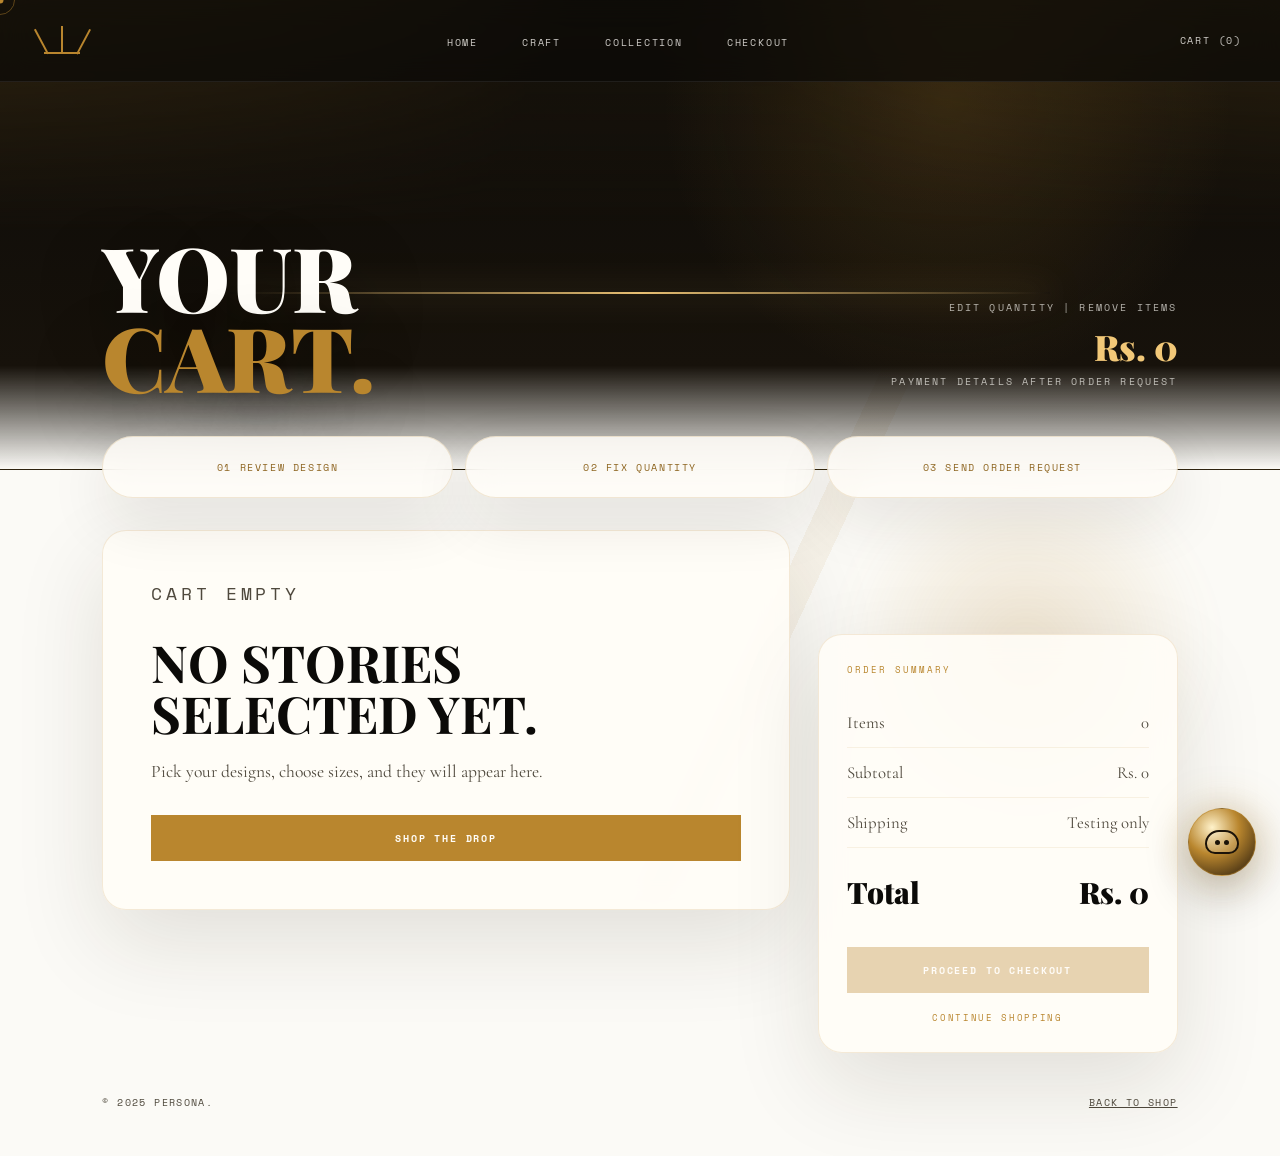
==== commit 04915f53: "Add files via upload" ====
--- a/cart.html
+++ b/cart.html
@@ -9,7 +9,7 @@
   <link rel="stylesheet" href="persona-upgrade.css" />
   <link rel="stylesheet" href="persona-bot.css" />
 </head>
-<body>
+<body class="inner-lux cart-page">
   <div id="cursor-dot"></div>
   <div id="cursor-ring"></div>
 
@@ -32,6 +32,12 @@
       <p style="margin-top:4px">Payment details after order request</p>
     </div>
   </header>
+
+  <section class="page-signal" aria-label="Cart steps">
+    <span>01 Review design</span>
+    <span>02 Fix quantity</span>
+    <span>03 Send order request</span>
+  </section>
 
   <main class="cart-shell">
     <section class="cart-list glow-card" id="cartItems"></section>
--- a/persona-upgrade.css
+++ b/persona-upgrade.css
@@ -559,6 +559,283 @@
   border-radius: 18px;
 }
 
+.craft-band {
+  grid-template-columns: 1fr;
+  gap: 34px;
+  overflow: hidden;
+}
+
+.craft-copy {
+  position: relative;
+  z-index: 4;
+  max-width: 1080px;
+}
+
+.craft-copy h2 {
+  max-width: 1080px;
+  font-size: clamp(3.2rem, 8vw, 8.6rem);
+  letter-spacing: -.06em;
+}
+
+.craft-grid {
+  position: relative;
+  z-index: 5;
+  align-items: stretch;
+}
+
+.craft-card {
+  transition: transform .28s ease, box-shadow .28s ease, border-color .28s ease;
+}
+
+.craft-card:hover {
+  transform: translateY(-8px);
+  border-color: rgba(185,134,46,.42);
+  box-shadow: 0 36px 90px rgba(43,34,18,.16);
+}
+
+.craft-card:nth-child(1) {
+  transform: translateY(-18px);
+}
+
+.craft-card:nth-child(1):hover {
+  transform: translateY(-26px);
+}
+
+.inner-lux {
+  background:
+    radial-gradient(circle at 14% 8%, rgba(185,134,46,.18), transparent 28%),
+    linear-gradient(180deg, #0b0a08 0 430px, var(--paper) 430px);
+}
+
+.inner-lux .lux-nav {
+  background: rgba(12,10,7,.72);
+  border-bottom: 1px solid rgba(255,255,255,.08);
+}
+
+.inner-lux .nav-links a,
+.inner-lux .cart-nav {
+  color: rgba(255,253,248,.8);
+}
+
+.inner-lux .page-header {
+  max-width: none;
+  min-height: 470px;
+  padding: 150px 8vw 72px;
+  color: var(--white);
+  background:
+    radial-gradient(circle at 74% 22%, rgba(185,134,46,.18), transparent 28%),
+    linear-gradient(180deg, #0b0a08, #17120b 78%, rgba(251,250,246,.05));
+  border-bottom: 1px solid rgba(185,134,46,.2);
+  position: relative;
+  overflow: hidden;
+  isolation: isolate;
+}
+
+.inner-lux .page-header::before {
+  content: '';
+  position: absolute;
+  inset: -160px -10vw auto;
+  height: 460px;
+  background:
+    conic-gradient(from 70deg at 50% 0%, rgba(185,134,46,.72), rgba(185,134,46,.12), transparent 44%),
+    conic-gradient(from 290deg at 50% 0%, transparent 52%, rgba(185,134,46,.12), rgba(185,134,46,.76));
+  filter: blur(2px);
+  opacity: .72;
+  mask-image: linear-gradient(to bottom, #000, transparent 86%);
+  pointer-events: none;
+  z-index: -1;
+}
+
+.inner-lux .page-header::after {
+  content: '';
+  position: absolute;
+  left: 18vw;
+  right: 18vw;
+  top: 292px;
+  height: 2px;
+  background: linear-gradient(90deg, transparent, rgba(242,200,120,.95), transparent);
+  box-shadow: 0 0 34px rgba(242,200,120,.7);
+  z-index: -1;
+}
+
+.inner-lux .page-header h1,
+.inner-lux .page-header-meta {
+  position: relative;
+  z-index: 2;
+}
+
+.inner-lux .page-header h1 {
+  text-shadow: 0 24px 70px rgba(0,0,0,.42);
+}
+
+.inner-lux .page-header-meta p {
+  color: rgba(255,253,248,.68);
+}
+
+.inner-lux .page-header-meta span {
+  color: #f2c878;
+}
+
+.page-signal {
+  max-width: 1440px;
+  margin: -34px auto 32px;
+  padding: 0 8vw;
+  position: relative;
+  z-index: 6;
+  display: grid;
+  grid-template-columns: repeat(3, minmax(0, 1fr));
+  gap: 12px;
+}
+
+.page-signal span {
+  min-height: 62px;
+  display: grid;
+  place-items: center;
+  border: 1px solid rgba(185,134,46,.18);
+  border-radius: 999px;
+  background: rgba(255,253,248,.84);
+  box-shadow: 0 22px 60px rgba(43,34,18,.1);
+  color: var(--gold-dark);
+  font-family: 'Space Mono', monospace;
+  font-size: .62rem;
+  letter-spacing: .16em;
+  text-transform: uppercase;
+  backdrop-filter: blur(16px);
+}
+
+.inner-lux .filter-bar {
+  position: sticky;
+  top: 82px;
+  z-index: 120;
+  width: min(1200px, calc(100% - 48px));
+  margin: 0 auto 34px;
+  padding: 16px;
+  border: 1px solid rgba(185,134,46,.18);
+  border-radius: 999px;
+  background: rgba(255,253,248,.86);
+  box-shadow: 0 18px 50px rgba(43,34,18,.09);
+  backdrop-filter: blur(18px);
+}
+
+.inner-lux .filter-btn {
+  border-radius: 999px;
+  min-height: 38px;
+}
+
+.collection-page .shop-grid {
+  perspective: 1000px;
+  gap: 24px;
+}
+
+.collection-page .product-card {
+  border-radius: 28px;
+  background: rgba(255,253,248,.9);
+  box-shadow: 0 28px 80px rgba(43,34,18,.1);
+}
+
+.collection-page .product-card:hover {
+  transform: translateY(-10px) scale(1.01);
+  box-shadow: 0 40px 110px rgba(43,34,18,.18);
+}
+
+.collection-page .product-card-img {
+  margin: 12px 12px 0;
+  border-radius: 22px;
+}
+
+.product-reveal {
+  opacity: 0;
+  transform: translateY(30px) scale(.98);
+  transition: opacity .65s ease, transform .65s ease, box-shadow .28s ease, border-color .28s ease;
+}
+
+.product-reveal.is-visible {
+  opacity: 1;
+  transform: translateY(0) scale(1);
+}
+
+.collection-page .product-card.product-reveal.is-visible:hover {
+  transform: translateY(-10px) scale(1.01);
+}
+
+.cart-page .cart-shell,
+.checkout-page .checkout-shell {
+  position: relative;
+}
+
+.cart-page .cart-shell::before,
+.checkout-page .checkout-shell::before {
+  content: '';
+  position: absolute;
+  width: 380px;
+  height: 380px;
+  border-radius: 50%;
+  background: radial-gradient(circle, rgba(185,134,46,.2), transparent 68%);
+  filter: blur(18px);
+  right: 5vw;
+  top: -70px;
+  pointer-events: none;
+}
+
+.cart-page .cart-list,
+.cart-page .cart-summary,
+.checkout-page .checkout-form,
+.checkout-page .checkout-summary {
+  backdrop-filter: blur(12px);
+  background: rgba(255,253,248,.88);
+  box-shadow: 0 32px 90px rgba(43,34,18,.12);
+}
+
+.cart-page .cart-item {
+  transition: transform .24s ease, background .24s ease;
+}
+
+.cart-page .cart-item:hover {
+  transform: translateX(8px);
+  background: rgba(185,134,46,.045);
+}
+
+.checkout-page .checkout-form {
+  position: relative;
+  overflow: hidden;
+}
+
+.checkout-page .checkout-form::after {
+  content: '';
+  position: absolute;
+  inset: auto -20% -80px 20%;
+  height: 160px;
+  background: radial-gradient(ellipse, rgba(185,134,46,.16), transparent 72%);
+  pointer-events: none;
+}
+
+.checkout-page .form-grid input,
+.checkout-page .form-grid textarea {
+  border-radius: 16px;
+  transition: border-color .2s ease, box-shadow .2s ease, transform .2s ease;
+}
+
+.checkout-page .form-grid input:focus,
+.checkout-page .form-grid textarea:focus {
+  box-shadow: 0 0 0 4px rgba(185,134,46,.12);
+  transform: translateY(-1px);
+}
+
+.reveal-soft {
+  opacity: 0;
+  transform: translateY(22px);
+  transition: opacity .55s ease, transform .55s ease;
+}
+
+.reveal-soft.is-visible {
+  opacity: 1;
+  transform: translateY(0);
+}
+
+.cart-page .cart-item.reveal-soft.is-visible:hover {
+  transform: translateX(8px);
+}
+
 @keyframes fadeRise {
   from { opacity: 0; transform: translateY(26px); }
   to { opacity: 1; transform: translateY(0); }
@@ -614,6 +891,15 @@
   .craft-grid {
     grid-template-columns: 1fr;
   }
+
+  .craft-card:nth-child(1),
+  .craft-card:nth-child(1):hover {
+    transform: none;
+  }
+
+  .page-signal {
+    grid-template-columns: 1fr;
+  }
 }
 
 @media (max-width: 720px) {
@@ -679,4 +965,23 @@
   .scroll-card-screen img {
     min-height: 180px;
   }
-}
+
+  .inner-lux .page-header {
+    min-height: 390px;
+    padding-top: 122px;
+  }
+
+  .inner-lux .filter-bar {
+    position: static;
+    width: auto;
+    margin-left: 24px;
+    margin-right: 24px;
+    border-radius: 24px;
+  }
+
+  .page-signal {
+    margin-top: -22px;
+    padding-left: 24px;
+    padding-right: 24px;
+  }
+}
--- a/persona-bot.css
+++ b/persona-bot.css
@@ -7,6 +7,8 @@
 }
 
 .persona-bot-toggle {
+  --eye-x: 0px;
+  --eye-y: 0px;
   width: 68px;
   height: 68px;
   border: 1px solid rgba(185,134,46,.52);
@@ -16,32 +18,36 @@
   background: radial-gradient(circle at 35% 28%, #fff2ca, var(--gold) 42%, #20150a 100%);
   box-shadow: 0 18px 44px rgba(43,34,18,.24), 0 0 42px rgba(185,134,46,.34);
   cursor: pointer;
-}
-
-.persona-bot-toggle span {
+  transition: transform .22s ease, box-shadow .22s ease;
+}
+
+.persona-bot-toggle .bot-face {
   width: 34px;
   height: 24px;
   border: 2px solid #1b1309;
   border-radius: 14px 14px 10px 10px;
   position: relative;
-}
-
-.persona-bot-toggle span::before,
-.persona-bot-toggle span::after {
-  content: '';
+  display: block;
+  background: rgba(255,253,248,.18);
+}
+
+.bot-eye {
   position: absolute;
   top: 8px;
   width: 5px;
   height: 5px;
   background: #1b1309;
   border-radius: 50%;
-}
-
-.persona-bot-toggle span::before { left: 8px; }
-.persona-bot-toggle span::after { right: 8px; }
+  transform: translate(var(--eye-x), var(--eye-y));
+  transition: transform .08s linear;
+}
+
+.bot-eye-left { left: 8px; }
+.bot-eye-right { right: 8px; }
 
 .persona-bot-toggle:hover {
   transform: translateY(-2px);
+  box-shadow: 0 22px 52px rgba(43,34,18,.3), 0 0 54px rgba(185,134,46,.46);
 }
 
 .persona-bot-panel {
